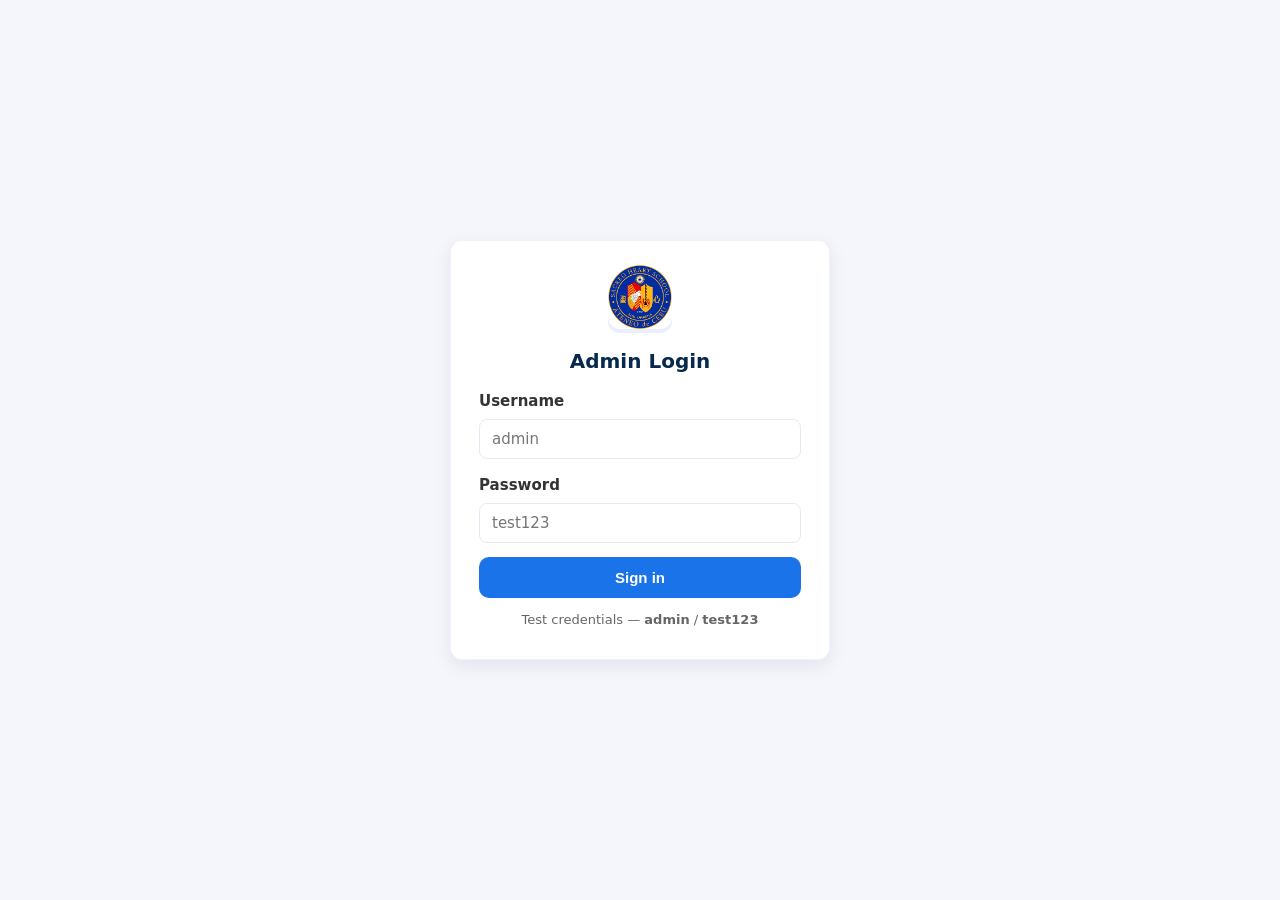
==== admin-login.html @ 9377a58f "d d" ====
<!DOCTYPE html>
<html lang="en">
<head>
    <meta charset="utf-8" />
    <meta name="viewport" content="width=device-width,initial-scale=1" />
    <title>Admin Login</title>
    <link rel="stylesheet" href="style.css" />
    <style>
        body { font-family: system-ui, -apple-system, "Segoe UI", Roboto, "Helvetica Neue", Arial; background:#f4f6fb; margin:0; min-height:100vh; display:flex; align-items:center; justify-content:center; }
        .page-wrap{ width:100%; max-width:420px; padding:20px; }
        .card{ background:#fff; border-radius:12px; padding:28px; box-shadow:0 6px 18px rgba(20,30,60,0.08); text-align:center; }
        .logo{ width:64px; height:64px; border-radius:12px; background:#e8f0ff; color:#1a73e8; display:flex; align-items:center; justify-content:center; font-weight:700; margin:0 auto 12px; font-size:20px; }
        h2{ margin:0 0 12px; font-size:20px; }
        .form-group{ margin-bottom:14px; text-align:left; }
        .form-group label{ display:block; font-weight:600; margin-bottom:6px; color:#333; }
        input[type="text"], input[type="password"]{ width:100%; padding:10px 12px; border:1px solid #e6e9f2; border-radius:8px; font-size:15px; outline:none; transition:box-shadow .15s, border-color .15s; }
        input:focus{ border-color:#4f8ef7; box-shadow:0 6px 12px rgba(79,142,247,0.08); }
        .btn{ display:inline-block; width:100%; padding:12px; border-radius:10px; border:none; background:#1a73e8; color:#fff; font-weight:700; cursor:pointer; font-size:15px; }
        .footer-note{ font-size:13px; color:#666; margin-top:12px; }
    </style>
</head>
<body>
    <div class="page-wrap">
        <div class="card">
                        <div class="logo">
                            <picture>
                                <source srcset="assets/crest.png" type="image/png">
                                <img src="assets/crest.svg" alt="SHS crest" style="width:64px;height:64px;border-radius:12px;object-fit:cover;"/>
                            </picture>
                        </div>
            <h2>Admin Login</h2>

            <div class="form-group">
                <label for="username">Username</label>
                <input type="text" id="username" placeholder="admin" />
            </div>

            <div class="form-group">
                <label for="password">Password</label>
                <input type="password" id="password" placeholder="test123" />
            </div>

            <button class="btn" onclick="login()">Sign in</button>

            <div class="footer-note">Test credentials — <strong>admin</strong> / <strong>test123</strong></div>
        </div>
    </div>

    <script>
        function login(){
            const username = document.getElementById('username').value;
            const pw = document.getElementById('password').value;
            if(username === 'admin' && pw === 'test123'){
                localStorage.setItem('adminLoggedIn','true');
                location.href = 'admin.html';
            } else {
                alert('Incorrect username or password');
            }
        }
    </script>
</body>
</html>
---- style.css ----
* {
  box-sizing: border-box;
  margin: 0;
  padding: 0;
}

body {
  font-family: 'Segoe UI', Arial, sans-serif;
  background: #f7f8fb;
  color: #07294d;
  font-size: 15px;
  line-height: 1.6;
}

:root{
  --shs-navy: #07294d; /* primary */
  --shs-gold: #f0c808;  /* accent */
  --muted: #64748b;
  --card-bg: #ffffff;
  --surface: #f7f8fb;
}

a {
  color: var(--shs-navy);
  text-decoration: none;
}

a:hover { text-decoration: underline; }

/* ---- NAV ---- */
nav {
  background: var(--card-bg);
  border-bottom: 1px solid rgba(7,41,77,0.06);
  padding: 0 24px;
  display: flex;
  align-items: center;
  justify-content: space-between;
  height: 64px;
  position: sticky;
  top: 0;
  z-index: 100;
}

.nav-logo {
  display: flex;
  align-items: center;
  gap: 12px;
  font-weight: 700;
  font-size: 15px;
  color: var(--shs-navy);
  text-decoration: none;
}

.nav-logo .logo-circle {
  width: 40px;
  height: 40px;
  border-radius: 8px;
  background: var(--shs-navy);
  color: #fff;
  display: flex;
  align-items: center;
  justify-content: center;
  font-size: 13px;
  font-weight: 800;
  flex-shrink: 0;
  box-shadow: 0 6px 18px rgba(7,41,77,0.08);
}

.nav-links {
  display: flex;
  gap: 8px;
}

.nav-links a {
  font-size: 14px;
  color: var(--muted);
  padding: 8px 14px;
  border-radius: 10px;
  text-decoration: none;
}

.nav-links a:hover { background: #f0f4f8; color: var(--shs-navy); }
.nav-links a.active { background: linear-gradient(90deg, rgba(240,200,8,0.08), rgba(7,41,77,0.02)); color: var(--shs-navy); font-weight:600; }

/* ---- BUTTONS ---- */
.btn {
  display: inline-block;
  padding: 10px 22px;
  border-radius: 8px;
  font-size: 14px;
  font-weight: 500;
  cursor: pointer;
  border: none;
  text-decoration: none;
  transition: opacity 0.15s;
}

.btn:hover {
  opacity: 0.85;
  text-decoration: none;
}

.btn-primary {
  background: var(--shs-navy);
  color: #fff;
}

.btn-outline {
  background: transparent;
  border: 1px solid var(--shs-navy);
  color: var(--shs-navy);
}

.btn-dark {
  background: #1a1a1a;
  color: #fff;
}

.btn:disabled {
  opacity: 0.5;
  cursor: not-allowed;
}

/* ---- CARDS ---- */
.card {
  background: var(--card-bg);
  border: 1px solid rgba(7,41,77,0.06);
  border-radius: 12px;
  padding: 20px 24px;
}

/* ---- FORM ELEMENTS ---- */
.form-group {
  margin-bottom: 16px;
}

.form-label {
  display: block;
  font-size: 13px;
  font-weight: 500;
  color: #555;
  margin-bottom: 6px;
}

.form-label .req {
  color: #d93025;
  margin-left: 2px;
}

input[type=text],
input[type=password],
input[type=email],
select,
textarea {
  width: 100%;
  padding: 10px 12px;
  border: 1px solid rgba(7,41,77,0.08);
  border-radius: 8px;
  font-size: 14px;
  color: var(--shs-navy);
  background: #fff;
  font-family: inherit;
  transition: border-color 0.15s, box-shadow 0.15s;
}

input:focus,
select:focus,
textarea:focus {
  outline: none;
  border-color: var(--shs-navy);
  box-shadow: 0 8px 20px rgba(7,41,77,0.06);
}

textarea {
  resize: vertical;
}

/* ---- ALERTS ---- */
.alert {
  padding: 10px 14px;
  border-radius: 8px;
  font-size: 13px;
  margin-bottom: 14px;
  display: none;
}

.alert-error { background:#fff4f4; border:1px solid #ffd6d6; color:#9b2c2c; }
.alert-success { background:#f9f7ec; border:1px solid #f0e6bf; color:var(--shs-navy); }

.alert ul {
  margin: 6px 0 0;
  padding-left: 18px;
}

/* ---- BADGES ---- */
.badge {
  display: inline-block;
  font-size: 11px;
  font-weight: 600;
  padding: 3px 10px;
  border-radius: 20px;
  text-transform: uppercase;
  letter-spacing: 0.3px;
}

.badge-pending   { background: #fff7e6; color: #7a5a00; }
.badge-progress  { background: #e8f3ff; color: var(--shs-navy); }
.badge-resolved  { background: #eaf6ef; color: #1b5e3b; }
.badge-rejected  { background: #fff1f1; color: #8b1f1f; }

/* ---- PAGE WRAPPER ---- */
.page-wrap { max-width:760px; margin:0 auto; padding:36px 20px; }
.page-wrap-wide { max-width:1100px; margin:0 auto; padding:36px 20px; }

/* ---- LOADING SPINNER ---- */
.spinner {
  display: inline-block;
  width: 16px;
  height: 16px;
  border: 2px solid rgba(255,255,255,0.4);
  border-top-color: #fff;
  border-radius: 50%;
  animation: spin 0.7s linear infinite;
  vertical-align: middle;
  margin-right: 6px;
}

@keyframes spin {
  to { transform: rotate(360deg); }
}

/* ---- FORM ROW ---- */
.form-row {
  display: grid;
  grid-template-columns: 1fr 1fr;
  gap: 14px;
}

@media (max-width: 520px) {
  .form-row { grid-template-columns: 1fr; }
  nav { padding: 0 14px; }
  .nav-links a { padding: 6px 10px; font-size: 13px; }
}

  /* Hero banner (full-bleed background similar to example) */
  .hero-block {
    position: relative;
    background-color: #07294d;
    background-image: linear-gradient(rgba(7,41,77,0.78), rgba(7,41,77,0.92)), url('assets/hero.jpg');
    background-size: cover;
    background-position: center;
    background-attachment: fixed;
  }
  .hero {
    position: relative;
    color: #fff;
    padding: 120px 20px 80px;
    text-align: center;
    min-height: 620px;
    display: flex;
    flex-direction: column;
    justify-content: center;
  }
  .hero::after {
    content: '';
    position: absolute;
    inset: 0;
    background: linear-gradient(to bottom, rgba(7,41,77,0.40) 0%, rgba(7,41,77,0.60) 60%, rgba(7,41,77,0.80) 100%);
    pointer-events: none;
  }
  .hero > * {
    position: relative;
    z-index: 1;
  }
  .hero-logo {
    width: 128px;
    height: 128px;
    margin: 0 auto 26px;
    border-radius: 50%;
    display: flex;
    align-items: center;
    justify-content: center;
    background: rgba(255,255,255,0.14);
    box-shadow: 0 18px 34px rgba(0,0,0,0.28);
    backdrop-filter: blur(10px);
  }
  .hero-logo img {
    width: 92px;
    height: 92px;
    border-radius: 50%;
    object-fit: contain;
    background: transparent;
  }
  .hero h1 {
    color: #fff;
    text-shadow: 0 6px 30px rgba(2,10,24,0.6);
    font-size: 42px;
    margin: 0;
  }
  .hero p {
    color: rgba(255,255,255,0.88);
    max-width: 760px;
    margin: 18px auto 26px;
  }
  .hero-logo {
    width: 120px;
    height: 120px;
    margin: 0 auto 26px;
    border-radius: 50%;
    display: flex;
    align-items: center;
    justify-content: center;
    background: rgba(255,255,255,0.14);
    box-shadow: 0 18px 34px rgba(0,0,0,0.22);
    backdrop-filter: blur(8px);
  }
  .hero-logo img {
    width: 88px;
    height: 88px;
    border-radius: 50%;
    object-fit: contain;
    background: transparent;
  }
  .nav-logo img {
    width: 42px;
    height: 42px;
    border-radius: 14px;
    object-fit: contain;
    background: transparent;
  }
  .hero h1 { color: #fff; text-shadow: 0 6px 30px rgba(2,10,24,0.6); font-size:38px; }
  .hero p { color: rgba(255,255,255,0.88); max-width:820px; margin:12px auto 22px; }
  .hero .hero-btns a.btn { min-width:160px; }

  /* small crest in nav */
  .nav-logo img.crest { width:40px; height:40px; border-radius:8px; object-fit:cover; }
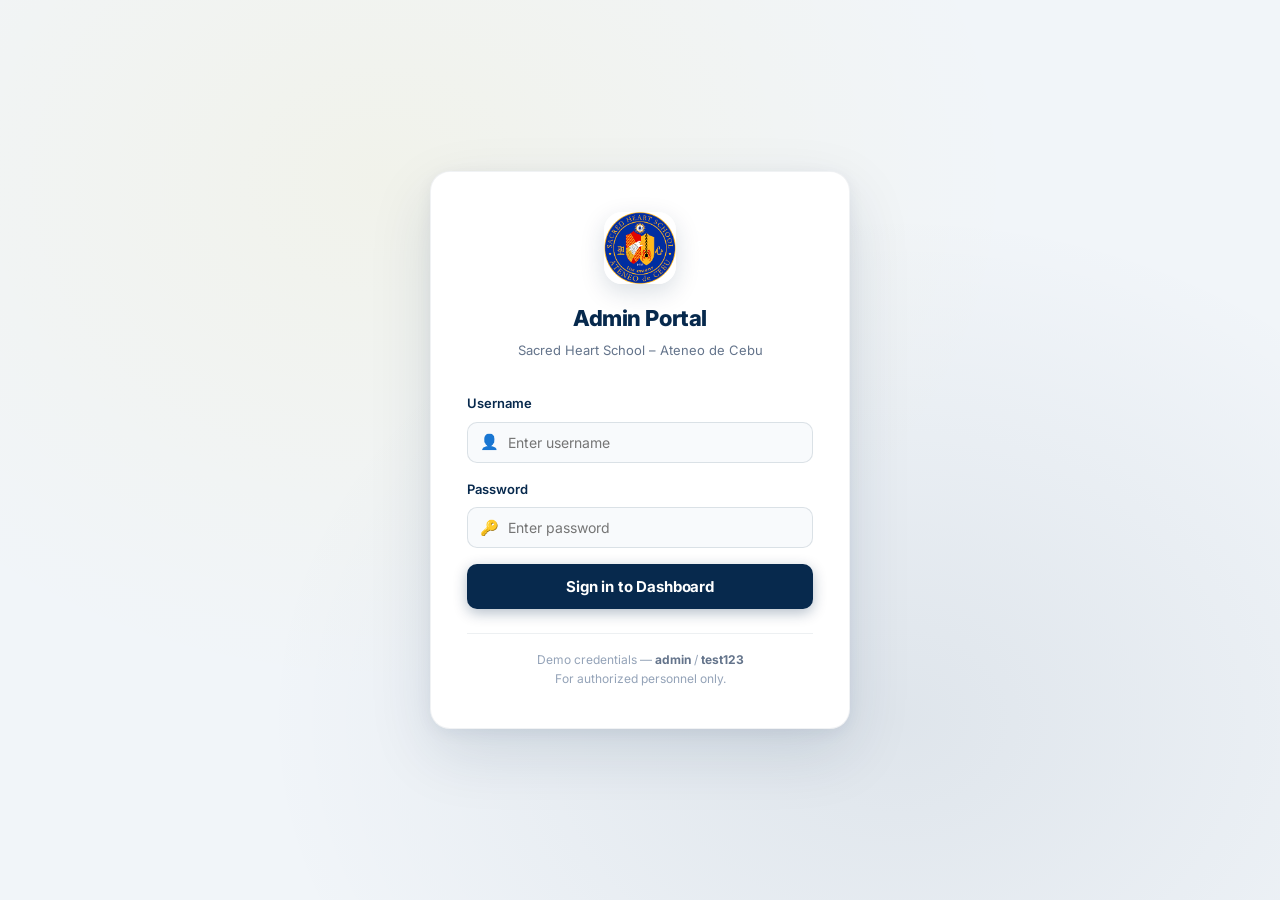
==== commit ea01e219: "making website look good? good" ====
--- a/admin-login.html
+++ b/admin-login.html
@@ -1,63 +1,246 @@
-
 <!DOCTYPE html>
 <html lang="en">
 <head>
     <meta charset="utf-8" />
     <meta name="viewport" content="width=device-width,initial-scale=1" />
-    <title>Admin Login</title>
+    <title>Admin Login — SHS-AdC</title>
     <link rel="stylesheet" href="style.css" />
     <style>
-        body { font-family: system-ui, -apple-system, "Segoe UI", Roboto, "Helvetica Neue", Arial; background:#f4f6fb; margin:0; min-height:100vh; display:flex; align-items:center; justify-content:center; }
-        .page-wrap{ width:100%; max-width:420px; padding:20px; }
-        .card{ background:#fff; border-radius:12px; padding:28px; box-shadow:0 6px 18px rgba(20,30,60,0.08); text-align:center; }
-        .logo{ width:64px; height:64px; border-radius:12px; background:#e8f0ff; color:#1a73e8; display:flex; align-items:center; justify-content:center; font-weight:700; margin:0 auto 12px; font-size:20px; }
-        h2{ margin:0 0 12px; font-size:20px; }
-        .form-group{ margin-bottom:14px; text-align:left; }
-        .form-group label{ display:block; font-weight:600; margin-bottom:6px; color:#333; }
-        input[type="text"], input[type="password"]{ width:100%; padding:10px 12px; border:1px solid #e6e9f2; border-radius:8px; font-size:15px; outline:none; transition:box-shadow .15s, border-color .15s; }
-        input:focus{ border-color:#4f8ef7; box-shadow:0 6px 12px rgba(79,142,247,0.08); }
-        .btn{ display:inline-block; width:100%; padding:12px; border-radius:10px; border:none; background:#1a73e8; color:#fff; font-weight:700; cursor:pointer; font-size:15px; }
-        .footer-note{ font-size:13px; color:#666; margin-top:12px; }
+        body {
+            background:
+                radial-gradient(ellipse at 30% 20%, rgba(240,200,8,0.06) 0%, transparent 50%),
+                radial-gradient(ellipse at 70% 80%, rgba(7,41,77,0.08) 0%, transparent 50%),
+                #f1f5f9;
+            min-height: 100vh;
+            display: flex;
+            align-items: center;
+            justify-content: center;
+            padding: 20px;
+        }
+
+        .login-wrap { width: 100%; max-width: 420px; }
+
+        .login-card {
+            background: #fff;
+            border-radius: 20px;
+            padding: 40px 36px;
+            box-shadow: 0 24px 64px rgba(7,41,77,0.12), 0 4px 16px rgba(7,41,77,0.06);
+            border: 1px solid rgba(7,41,77,0.06);
+        }
+
+        .login-header { text-align: center; margin-bottom: 32px; }
+
+        .login-logo {
+            width: 72px; height: 72px;
+            border-radius: 18px;
+            margin: 0 auto 16px;
+            overflow: hidden;
+            box-shadow: 0 8px 24px rgba(7,41,77,0.15);
+        }
+
+        .login-logo img { width: 100%; height: 100%; object-fit: cover; }
+
+        .login-header h1 {
+            font-size: 22px;
+            font-weight: 800;
+            color: #07294d;
+            margin-bottom: 4px;
+            letter-spacing: -0.02em;
+        }
+
+        .login-header p { font-size: 13px; color: #64748b; }
+
+        .form-group { margin-bottom: 16px; }
+
+        .form-group label {
+            display: block;
+            font-size: 13px;
+            font-weight: 600;
+            color: #07294d;
+            margin-bottom: 7px;
+        }
+
+        .input-wrap { position: relative; }
+
+        .input-icon {
+            position: absolute;
+            left: 13px;
+            top: 50%;
+            transform: translateY(-50%);
+            font-size: 15px;
+            pointer-events: none;
+        }
+
+        input[type=text], input[type=password] {
+            width: 100%;
+            padding: 11px 14px 11px 40px;
+            border: 1.5px solid rgba(7,41,77,0.12);
+            border-radius: 10px;
+            font-size: 14px;
+            font-family: inherit;
+            color: #07294d;
+            background: #f8fafc;
+            transition: all 0.18s;
+        }
+
+        input:focus {
+            outline: none;
+            border-color: #07294d;
+            background: #fff;
+            box-shadow: 0 0 0 3px rgba(7,41,77,0.10);
+        }
+
+        .btn-login {
+            width: 100%;
+            padding: 13px;
+            border-radius: 10px;
+            border: none;
+            background: #07294d;
+            color: #fff;
+            font-weight: 700;
+            font-size: 15px;
+            cursor: pointer;
+            margin-top: 8px;
+            font-family: inherit;
+            transition: all 0.18s;
+            display: flex;
+            align-items: center;
+            justify-content: center;
+            gap: 8px;
+            box-shadow: 0 4px 14px rgba(7,41,77,0.30);
+            letter-spacing: -0.01em;
+        }
+
+        .btn-login:hover { background: #0a3b6d; box-shadow: 0 8px 24px rgba(7,41,77,0.35); transform: translateY(-1px); }
+        .btn-login:active { transform: translateY(0); }
+        .btn-login:disabled { opacity: 0.6; cursor: not-allowed; transform: none; }
+
+        .error-msg {
+            background: #fff5f5;
+            border: 1.5px solid #fed7d7;
+            border-radius: 10px;
+            padding: 10px 14px;
+            font-size: 13px;
+            color: #c53030;
+            margin-bottom: 16px;
+            display: none;
+            align-items: center;
+            gap: 8px;
+        }
+
+        .divider {
+            border: none;
+            border-top: 1px solid rgba(7,41,77,0.07);
+            margin: 24px 0 16px;
+        }
+
+        .footer-note {
+            font-size: 12px;
+            color: #94a3b8;
+            text-align: center;
+            line-height: 1.6;
+        }
+
+        .footer-note strong { color: #64748b; }
+
+        /* Shake animation for wrong password */
+        @keyframes shake {
+            0%,100% { transform: translateX(0); }
+            20%,60%  { transform: translateX(-6px); }
+            40%,80%  { transform: translateX(6px); }
+        }
+        .shake { animation: shake 0.4s ease; }
     </style>
 </head>
 <body>
-    <div class="page-wrap">
-        <div class="card">
-                        <div class="logo">
-                            <picture>
-                                <source srcset="assets/crest.png" type="image/png">
-                                <img src="assets/crest.svg" alt="SHS crest" style="width:64px;height:64px;border-radius:12px;object-fit:cover;"/>
-                            </picture>
-                        </div>
-            <h2>Admin Login</h2>
+    <div class="login-wrap">
+        <div class="login-card" id="login-card">
+            <div class="login-header">
+                <div class="login-logo">
+                    <picture>
+                        <source srcset="assets/crest.png" type="image/png">
+                        <img src="assets/crest.svg" alt="SHS crest" />
+                    </picture>
+                </div>
+                <h1>Admin Portal</h1>
+                <p>Sacred Heart School – Ateneo de Cebu</p>
+            </div>
+
+            <div class="error-msg" id="error-msg">
+                <span>🔒</span>
+                <span id="error-text">Incorrect username or password.</span>
+            </div>
 
             <div class="form-group">
                 <label for="username">Username</label>
-                <input type="text" id="username" placeholder="admin" />
+                <div class="input-wrap">
+                    <span class="input-icon">👤</span>
+                    <input type="text" id="username" placeholder="Enter username" autocomplete="username" />
+                </div>
             </div>
 
             <div class="form-group">
                 <label for="password">Password</label>
-                <input type="password" id="password" placeholder="test123" />
-            </div>
-
-            <button class="btn" onclick="login()">Sign in</button>
-
-            <div class="footer-note">Test credentials — <strong>admin</strong> / <strong>test123</strong></div>
+                <div class="input-wrap">
+                    <span class="input-icon">🔑</span>
+                    <input type="password" id="password" placeholder="Enter password" autocomplete="current-password" />
+                </div>
+            </div>
+
+            <button class="btn-login" id="login-btn" onclick="login()">
+                Sign in to Dashboard
+            </button>
+
+            <hr class="divider" />
+            <p class="footer-note">
+                Demo credentials — <strong>admin</strong> / <strong>test123</strong><br>
+                For authorized personnel only.
+            </p>
         </div>
     </div>
 
     <script>
-        function login(){
-            const username = document.getElementById('username').value;
-            const pw = document.getElementById('password').value;
-            if(username === 'admin' && pw === 'test123'){
-                localStorage.setItem('adminLoggedIn','true');
-                location.href = 'admin.html';
-            } else {
-                alert('Incorrect username or password');
+        // Enter key support
+        document.addEventListener('keydown', function(e) {
+            if (e.key === 'Enter') login();
+        });
+
+        function login() {
+            const username = document.getElementById('username').value.trim();
+            const pw       = document.getElementById('password').value;
+            const errMsg   = document.getElementById('error-msg');
+            const card     = document.getElementById('login-card');
+            const btn      = document.getElementById('login-btn');
+
+            errMsg.style.display = 'none';
+
+            if (!username || !pw) {
+                document.getElementById('error-text').textContent = 'Please enter both username and password.';
+                errMsg.style.display = 'flex';
+                return;
             }
+
+            btn.disabled = true;
+            btn.innerHTML = '<span class="spinner" style="border-top-color:#fff;border-color:rgba(255,255,255,0.3);"></span> Signing in…';
+
+            setTimeout(() => {
+                if (username === 'admin' && pw === 'test123') {
+                    localStorage.setItem('adminLoggedIn', 'true');
+                    btn.innerHTML = '✓ Success! Redirecting…';
+                    btn.style.background = '#166534';
+                    setTimeout(() => location.href = 'admin.html', 500);
+                } else {
+                    errMsg.style.display = 'flex';
+                    document.getElementById('error-text').textContent = 'Incorrect username or password.';
+                    card.classList.add('shake');
+                    setTimeout(() => card.classList.remove('shake'), 400);
+                    document.getElementById('password').value = '';
+                    btn.disabled = false;
+                    btn.textContent = 'Sign in to Dashboard';
+                    btn.style.background = '';
+                }
+            }, 600);
         }
     </script>
 </body>
-</html>+</html>
--- a/style.css
+++ b/style.css
@@ -1,44 +1,80 @@
-* {
-  box-sizing: border-box;
-  margin: 0;
-  padding: 0;
-}
+/* ============================================================
+   SHS-AdC Facility Report System — Global Stylesheet
+   Commercial-grade design system
+   ============================================================ */
+
+@import url('https://fonts.googleapis.com/css2?family=Inter:wght@400;500;600;700;800;900&display=swap');
+
+/* ── RESET & BASE ── */
+*, *::before, *::after { box-sizing: border-box; margin: 0; padding: 0; }
+
+:root {
+  --navy:       #07294d;
+  --navy-dark:  #051e38;
+  --navy-light: #0a3b6d;
+  --gold:       #f0c808;
+  --gold-dark:  #c9a800;
+  --gold-light: #fde047;
+  --muted:      #64748b;
+  --surface:    #f8fafc;
+  --card:       #ffffff;
+  --border:     rgba(7,41,77,0.08);
+  --border-md:  rgba(7,41,77,0.12);
+  --shadow-sm:  0 1px 3px rgba(0,0,0,.06), 0 1px 2px rgba(0,0,0,.04);
+  --shadow-md:  0 4px 16px rgba(7,41,77,.08), 0 1px 4px rgba(7,41,77,.04);
+  --shadow-lg:  0 12px 40px rgba(7,41,77,.10), 0 4px 12px rgba(7,41,77,.06);
+  --shadow-xl:  0 24px 64px rgba(7,41,77,.14), 0 8px 24px rgba(7,41,77,.08);
+  --radius-sm:  8px;
+  --radius-md:  12px;
+  --radius-lg:  16px;
+  --radius-xl:  24px;
+  --transition: all 0.2s cubic-bezier(0.22, 1, 0.36, 1);
+}
+
+html { scroll-behavior: smooth; }
 
 body {
-  font-family: 'Segoe UI', Arial, sans-serif;
-  background: #f7f8fb;
-  color: #07294d;
+  font-family: 'Inter', 'Segoe UI', system-ui, sans-serif;
+  background: var(--surface);
+  color: var(--navy);
   font-size: 15px;
-  line-height: 1.6;
-}
-
-:root{
-  --shs-navy: #07294d; /* primary */
-  --shs-gold: #f0c808;  /* accent */
-  --muted: #64748b;
-  --card-bg: #ffffff;
-  --surface: #f7f8fb;
-}
-
-a {
-  color: var(--shs-navy);
-  text-decoration: none;
-}
-
+  line-height: 1.65;
+  -webkit-font-smoothing: antialiased;
+  animation: pageFadeIn 0.35s cubic-bezier(0.22, 1, 0.36, 1) both;
+}
+
+@keyframes pageFadeIn {
+  from { opacity: 0; transform: translateY(8px); }
+  to   { opacity: 1; transform: translateY(0); }
+}
+
+body.page-leaving {
+  opacity: 0 !important;
+  transform: translateY(-5px) !important;
+  transition: opacity 0.18s ease-in, transform 0.18s ease-in !important;
+  animation: none !important;
+  pointer-events: none;
+}
+
+a { color: var(--navy); text-decoration: none; }
 a:hover { text-decoration: underline; }
-
-/* ---- NAV ---- */
+img { display: block; max-width: 100%; }
+
+/* ── NAVIGATION ── */
 nav {
-  background: var(--card-bg);
-  border-bottom: 1px solid rgba(7,41,77,0.06);
-  padding: 0 24px;
+  background: rgba(255,255,255,0.88);
+  backdrop-filter: blur(20px);
+  -webkit-backdrop-filter: blur(20px);
+  border-bottom: 1px solid var(--border);
+  padding: 0 28px;
   display: flex;
   align-items: center;
   justify-content: space-between;
-  height: 64px;
+  height: 66px;
   position: sticky;
   top: 0;
-  z-index: 100;
+  z-index: 200;
+  box-shadow: 0 1px 0 rgba(7,41,77,0.06), 0 4px 16px rgba(7,41,77,0.04);
 }
 
 .nav-logo {
@@ -47,105 +83,208 @@
   gap: 12px;
   font-weight: 700;
   font-size: 15px;
-  color: var(--shs-navy);
+  color: var(--navy);
   text-decoration: none;
-}
-
-.nav-logo .logo-circle {
+  flex-shrink: 0;
+}
+
+.nav-logo img.crest {
   width: 40px;
   height: 40px;
-  border-radius: 8px;
-  background: var(--shs-navy);
-  color: #fff;
-  display: flex;
-  align-items: center;
-  justify-content: center;
-  font-size: 13px;
-  font-weight: 800;
-  flex-shrink: 0;
-  box-shadow: 0 6px 18px rgba(7,41,77,0.08);
-}
+  border-radius: 10px;
+  object-fit: cover;
+}
+
+.nav-logo .school-name { font-size: 14px; font-weight: 700; color: var(--navy); line-height: 1.2; }
+.nav-logo .school-sub  { font-size: 11px; font-weight: 400; color: var(--muted); }
 
 .nav-links {
   display: flex;
-  gap: 8px;
+  align-items: center;
+  gap: 4px;
 }
 
 .nav-links a {
-  font-size: 14px;
+  position: relative;
+  font-size: 13.5px;
+  font-weight: 500;
   color: var(--muted);
   padding: 8px 14px;
-  border-radius: 10px;
+  border-radius: var(--radius-sm);
   text-decoration: none;
-}
-
-.nav-links a:hover { background: #f0f4f8; color: var(--shs-navy); }
-.nav-links a.active { background: linear-gradient(90deg, rgba(240,200,8,0.08), rgba(7,41,77,0.02)); color: var(--shs-navy); font-weight:600; }
-
-/* ---- BUTTONS ---- */
+  transition: var(--transition);
+}
+
+.nav-links a:hover { color: var(--navy); background: rgba(7,41,77,0.05); text-decoration: none; }
+.nav-links a.active { color: var(--navy); font-weight: 600; background: rgba(7,41,77,0.06); }
+
+.nav-links a::after {
+  content: '';
+  position: absolute;
+  bottom: 5px; left: 14px; right: 14px;
+  height: 2px;
+  background: var(--gold);
+  border-radius: 2px;
+  transform: scaleX(0);
+  transform-origin: center;
+  transition: transform 0.22s cubic-bezier(0.34, 1.56, 0.64, 1);
+}
+
+.nav-links a:hover::after,
+.nav-links a.active::after { transform: scaleX(1); }
+
+/* ── HERO ── */
+.hero-block {
+  position: relative;
+  background: var(--navy-dark);
+  background-image:
+    linear-gradient(160deg, rgba(7,41,77,0.82) 0%, rgba(5,30,56,0.95) 100%),
+    url('assets/hero.jpg');
+  background-size: cover;
+  background-position: center;
+  background-attachment: fixed;
+  overflow: hidden;
+}
+
+.hero-block::before {
+  content: '';
+  position: absolute;
+  inset: 0;
+  background: radial-gradient(ellipse at 60% 40%, rgba(240,200,8,0.08) 0%, transparent 60%);
+  pointer-events: none;
+}
+
+.hero {
+  position: relative;
+  z-index: 1;
+  color: #fff;
+  padding: 130px 24px 90px;
+  text-align: center;
+  min-height: 640px;
+  display: flex;
+  flex-direction: column;
+  align-items: center;
+  justify-content: center;
+}
+
+.hero-logo {
+  width: 112px; height: 112px;
+  margin: 0 auto 28px;
+  border-radius: 50%;
+  display: flex;
+  align-items: center;
+  justify-content: center;
+  background: rgba(255,255,255,0.12);
+  box-shadow: 0 0 0 1px rgba(255,255,255,0.15), 0 20px 40px rgba(0,0,0,0.3);
+  backdrop-filter: blur(10px);
+}
+
+.hero-logo img { width: 80px; height: 80px; border-radius: 50%; object-fit: contain; }
+
+.hero h1 {
+  font-size: clamp(2.2rem, 5vw, 3.8rem);
+  font-weight: 900;
+  letter-spacing: -0.03em;
+  line-height: 1.1;
+  color: #fff;
+  text-shadow: 0 4px 24px rgba(0,0,0,0.3);
+  margin-bottom: 16px;
+  max-width: 700px;
+}
+
+.hero p {
+  font-size: 1.05rem;
+  color: rgba(255,255,255,0.80);
+  max-width: 560px;
+  margin: 0 auto 32px;
+  line-height: 1.7;
+}
+
+/* ── BUTTONS ── */
 .btn {
-  display: inline-block;
-  padding: 10px 22px;
-  border-radius: 8px;
+  display: inline-flex;
+  align-items: center;
+  justify-content: center;
+  gap: 6px;
+  padding: 11px 24px;
+  border-radius: var(--radius-sm);
   font-size: 14px;
-  font-weight: 500;
+  font-weight: 600;
   cursor: pointer;
   border: none;
   text-decoration: none;
-  transition: opacity 0.15s;
-}
-
-.btn:hover {
-  opacity: 0.85;
-  text-decoration: none;
-}
+  transition: var(--transition);
+  position: relative;
+  overflow: hidden;
+  white-space: nowrap;
+  letter-spacing: -0.01em;
+}
+
+.btn::before {
+  content: '';
+  position: absolute;
+  inset: 0;
+  background: linear-gradient(120deg, transparent, rgba(255,255,255,0.25), transparent);
+  transform: translateX(-200%);
+  transition: transform 0s;
+}
+
+.btn:hover::before { transform: translateX(200%); transition: transform 0.7s; }
+
+.btn:hover { opacity: 1; text-decoration: none; transform: translateY(-1px); }
+.btn:active { transform: translateY(0); transition-duration: 0.05s; }
+.btn:disabled { opacity: 0.5; cursor: not-allowed; transform: none; }
 
 .btn-primary {
-  background: var(--shs-navy);
+  background: var(--navy);
   color: #fff;
-}
+  box-shadow: 0 4px 14px rgba(7,41,77,0.30), 0 1px 3px rgba(7,41,77,0.20);
+}
+.btn-primary:hover { background: var(--navy-light); box-shadow: 0 8px 24px rgba(7,41,77,0.35); }
 
 .btn-outline {
-  background: transparent;
-  border: 1px solid var(--shs-navy);
-  color: var(--shs-navy);
-}
-
-.btn-dark {
-  background: #1a1a1a;
+  background: var(--gold);
+  color: var(--navy);
+  box-shadow: 0 4px 14px rgba(240,200,8,0.35);
+}
+.btn-outline:hover { background: var(--gold-light); box-shadow: 0 8px 24px rgba(240,200,8,0.45); }
+
+.btn-ghost {
+  background: rgba(255,255,255,0.12);
   color: #fff;
-}
-
-.btn:disabled {
-  opacity: 0.5;
-  cursor: not-allowed;
-}
-
-/* ---- CARDS ---- */
+  border: 1px solid rgba(255,255,255,0.2);
+  backdrop-filter: blur(8px);
+}
+.btn-ghost:hover { background: rgba(255,255,255,0.18); }
+
+/* ── CARDS ── */
 .card {
-  background: var(--card-bg);
-  border: 1px solid rgba(7,41,77,0.06);
-  border-radius: 12px;
-  padding: 20px 24px;
-}
-
-/* ---- FORM ELEMENTS ---- */
-.form-group {
-  margin-bottom: 16px;
-}
+  background: var(--card);
+  border: 1px solid var(--border);
+  border-radius: var(--radius-lg);
+  padding: 24px 28px;
+  box-shadow: var(--shadow-md);
+  animation: cardSlideIn 0.4s cubic-bezier(0.22, 1, 0.36, 1) both;
+}
+
+@keyframes cardSlideIn {
+  from { opacity: 0; transform: translateY(16px); }
+  to   { opacity: 1; transform: translateY(0); }
+}
+
+/* ── FORM ELEMENTS ── */
+.form-group { margin-bottom: 18px; }
 
 .form-label {
   display: block;
   font-size: 13px;
-  font-weight: 500;
-  color: #555;
-  margin-bottom: 6px;
-}
-
-.form-label .req {
-  color: #d93025;
-  margin-left: 2px;
-}
+  font-weight: 600;
+  color: var(--navy);
+  margin-bottom: 7px;
+  letter-spacing: -0.01em;
+}
+
+.form-label .req { color: #e53e3e; margin-left: 2px; }
 
 input[type=text],
 input[type=password],
@@ -153,184 +292,164 @@
 select,
 textarea {
   width: 100%;
-  padding: 10px 12px;
-  border: 1px solid rgba(7,41,77,0.08);
-  border-radius: 8px;
+  padding: 10px 14px;
+  border: 1.5px solid rgba(7,41,77,0.12);
+  border-radius: var(--radius-sm);
   font-size: 14px;
-  color: var(--shs-navy);
+  font-family: inherit;
+  color: var(--navy);
   background: #fff;
-  font-family: inherit;
-  transition: border-color 0.15s, box-shadow 0.15s;
-}
-
-input:focus,
-select:focus,
-textarea:focus {
+  transition: border-color 0.18s, box-shadow 0.18s, background 0.18s;
+  appearance: none;
+  -webkit-appearance: none;
+}
+
+input:focus, select:focus, textarea:focus {
   outline: none;
-  border-color: var(--shs-navy);
-  box-shadow: 0 8px 20px rgba(7,41,77,0.06);
-}
-
-textarea {
-  resize: vertical;
-}
-
-/* ---- ALERTS ---- */
+  border-color: var(--navy);
+  box-shadow: 0 0 0 3px rgba(7,41,77,0.10);
+  background: #fafcff;
+}
+
+select {
+  background-image: url("data:image/svg+xml,%3Csvg xmlns='http://www.w3.org/2000/svg' width='12' height='12' viewBox='0 0 12 12'%3E%3Cpath fill='%2307294d' d='M6 8L1 3h10z'/%3E%3C/svg%3E");
+  background-repeat: no-repeat;
+  background-position: right 12px center;
+  padding-right: 36px;
+}
+
+textarea { resize: vertical; min-height: 110px; }
+
+.form-row {
+  display: grid;
+  grid-template-columns: 1fr 1fr;
+  gap: 16px;
+}
+
+/* ── ALERTS ── */
 .alert {
-  padding: 10px 14px;
-  border-radius: 8px;
+  padding: 12px 16px;
+  border-radius: var(--radius-sm);
   font-size: 13px;
-  margin-bottom: 14px;
+  margin-bottom: 16px;
   display: none;
-}
-
-.alert-error { background:#fff4f4; border:1px solid #ffd6d6; color:#9b2c2c; }
-.alert-success { background:#f9f7ec; border:1px solid #f0e6bf; color:var(--shs-navy); }
-
-.alert ul {
-  margin: 6px 0 0;
-  padding-left: 18px;
-}
-
-/* ---- BADGES ---- */
+  line-height: 1.5;
+}
+
+.alert-error   { background: #fff5f5; border: 1.5px solid #fed7d7; color: #c53030; }
+.alert-success { background: #f0fff4; border: 1.5px solid #c6f6d5; color: #276749; }
+.alert ul { margin: 6px 0 0; padding-left: 18px; }
+
+/* ── BADGES ── */
 .badge {
-  display: inline-block;
+  display: inline-flex;
+  align-items: center;
   font-size: 11px;
-  font-weight: 600;
+  font-weight: 700;
   padding: 3px 10px;
   border-radius: 20px;
   text-transform: uppercase;
-  letter-spacing: 0.3px;
-}
-
-.badge-pending   { background: #fff7e6; color: #7a5a00; }
-.badge-progress  { background: #e8f3ff; color: var(--shs-navy); }
-.badge-resolved  { background: #eaf6ef; color: #1b5e3b; }
-.badge-rejected  { background: #fff1f1; color: #8b1f1f; }
-
-/* ---- PAGE WRAPPER ---- */
-.page-wrap { max-width:760px; margin:0 auto; padding:36px 20px; }
-.page-wrap-wide { max-width:1100px; margin:0 auto; padding:36px 20px; }
-
-/* ---- LOADING SPINNER ---- */
+  letter-spacing: 0.4px;
+  white-space: nowrap;
+}
+
+.badge-pending  { background: #fffbeb; color: #92400e; border: 1px solid #fde68a; }
+.badge-progress { background: #eff6ff; color: #1e40af; border: 1px solid #bfdbfe; }
+.badge-resolved { background: #f0fdf4; color: #166534; border: 1px solid #bbf7d0; }
+.badge-rejected { background: #fff1f2; color: #9f1239; border: 1px solid #fecdd3; }
+
+/* ── PAGE WRAPPERS ── */
+.page-wrap      { max-width: 760px;  margin: 0 auto; padding: 40px 20px; }
+.page-wrap-wide { max-width: 1100px; margin: 0 auto; padding: 40px 20px; }
+
+/* ── SPINNER ── */
 .spinner {
   display: inline-block;
-  width: 16px;
-  height: 16px;
-  border: 2px solid rgba(255,255,255,0.4);
+  width: 15px; height: 15px;
+  border: 2px solid rgba(255,255,255,0.35);
   border-top-color: #fff;
   border-radius: 50%;
-  animation: spin 0.7s linear infinite;
+  animation: spin 0.65s linear infinite;
   vertical-align: middle;
-  margin-right: 6px;
-}
-
-@keyframes spin {
-  to { transform: rotate(360deg); }
-}
-
-/* ---- FORM ROW ---- */
-.form-row {
+  margin-right: 7px;
+  flex-shrink: 0;
+}
+
+@keyframes spin { to { transform: rotate(360deg); } }
+
+/* ── HERO SECTION LAYOUT ── */
+.hero-btns { display: flex; gap: 12px; justify-content: center; flex-wrap: wrap; }
+.hero-btns .btn { min-width: 160px; padding: 13px 28px; font-size: 14.5px; }
+
+/* ── FEATURE CARDS ── */
+.features {
   display: grid;
-  grid-template-columns: 1fr 1fr;
-  gap: 14px;
-}
-
-@media (max-width: 520px) {
+  grid-template-columns: repeat(auto-fit, minmax(200px, 1fr));
+  gap: 16px;
+  max-width: 880px;
+  margin: -60px auto 0;
+  padding: 80px 24px 80px;
+  position: relative;
+  z-index: 2;
+}
+
+.feature-card {
+  background: rgba(255,255,255,0.07);
+  border: 1px solid rgba(255,255,255,0.10);
+  border-radius: var(--radius-md);
+  padding: 24px 20px;
+  backdrop-filter: blur(12px);
+  color: rgba(255,255,255,0.92);
+  transition: var(--transition);
+}
+
+.feature-card:hover {
+  background: rgba(255,255,255,0.12);
+  transform: translateY(-4px);
+  box-shadow: 0 16px 40px rgba(0,0,0,0.2);
+}
+
+.feature-icon { font-size: 26px; margin-bottom: 10px; }
+.feature-card h3 { font-size: 14px; font-weight: 700; margin-bottom: 6px; color: #fff; }
+.feature-card p  { font-size: 13px; color: rgba(255,255,255,0.72); line-height: 1.6; }
+
+/* ── FOOTER ── */
+.footer {
+  text-align: center;
+  padding: 36px 20px;
+  font-size: 12px;
+  color: rgba(255,255,255,0.55);
+  background: rgba(5,20,40,0.6);
+  backdrop-filter: blur(12px);
+  border-top: 1px solid rgba(255,255,255,0.06);
+  letter-spacing: 0.01em;
+}
+
+/* ── SIDEBAR (admin) ── */
+.sidebar .nav-item,
+.sidebar .nav-item:hover,
+.sidebar .nav-item:focus,
+.sidebar .nav-item:focus-visible {
+  background: transparent !important;
+  color: rgba(255,255,255,0.7) !important;
+  outline: none !important;
+  box-shadow: none !important;
+}
+
+.sidebar .nav-item.active {
+  background: rgba(255,255,255,0.10) !important;
+  color: #fff !important;
+}
+
+.sidebar .nav-item::before,
+.sidebar .nav-item::after { display: none !important; }
+
+/* ── RESPONSIVE ── */
+@media (max-width: 640px) {
   .form-row { grid-template-columns: 1fr; }
-  nav { padding: 0 14px; }
-  .nav-links a { padding: 6px 10px; font-size: 13px; }
-}
-
-  /* Hero banner (full-bleed background similar to example) */
-  .hero-block {
-    position: relative;
-    background-color: #07294d;
-    background-image: linear-gradient(rgba(7,41,77,0.78), rgba(7,41,77,0.92)), url('assets/hero.jpg');
-    background-size: cover;
-    background-position: center;
-    background-attachment: fixed;
-  }
-  .hero {
-    position: relative;
-    color: #fff;
-    padding: 120px 20px 80px;
-    text-align: center;
-    min-height: 620px;
-    display: flex;
-    flex-direction: column;
-    justify-content: center;
-  }
-  .hero::after {
-    content: '';
-    position: absolute;
-    inset: 0;
-    background: linear-gradient(to bottom, rgba(7,41,77,0.40) 0%, rgba(7,41,77,0.60) 60%, rgba(7,41,77,0.80) 100%);
-    pointer-events: none;
-  }
-  .hero > * {
-    position: relative;
-    z-index: 1;
-  }
-  .hero-logo {
-    width: 128px;
-    height: 128px;
-    margin: 0 auto 26px;
-    border-radius: 50%;
-    display: flex;
-    align-items: center;
-    justify-content: center;
-    background: rgba(255,255,255,0.14);
-    box-shadow: 0 18px 34px rgba(0,0,0,0.28);
-    backdrop-filter: blur(10px);
-  }
-  .hero-logo img {
-    width: 92px;
-    height: 92px;
-    border-radius: 50%;
-    object-fit: contain;
-    background: transparent;
-  }
-  .hero h1 {
-    color: #fff;
-    text-shadow: 0 6px 30px rgba(2,10,24,0.6);
-    font-size: 42px;
-    margin: 0;
-  }
-  .hero p {
-    color: rgba(255,255,255,0.88);
-    max-width: 760px;
-    margin: 18px auto 26px;
-  }
-  .hero-logo {
-    width: 120px;
-    height: 120px;
-    margin: 0 auto 26px;
-    border-radius: 50%;
-    display: flex;
-    align-items: center;
-    justify-content: center;
-    background: rgba(255,255,255,0.14);
-    box-shadow: 0 18px 34px rgba(0,0,0,0.22);
-    backdrop-filter: blur(8px);
-  }
-  .hero-logo img {
-    width: 88px;
-    height: 88px;
-    border-radius: 50%;
-    object-fit: contain;
-    background: transparent;
-  }
-  .nav-logo img {
-    width: 42px;
-    height: 42px;
-    border-radius: 14px;
-    object-fit: contain;
-    background: transparent;
-  }
-  .hero h1 { color: #fff; text-shadow: 0 6px 30px rgba(2,10,24,0.6); font-size:38px; }
-  .hero p { color: rgba(255,255,255,0.88); max-width:820px; margin:12px auto 22px; }
-  .hero .hero-btns a.btn { min-width:160px; }
-
-  /* small crest in nav */
-  .nav-logo img.crest { width:40px; height:40px; border-radius:8px; object-fit:cover; }+  nav { padding: 0 16px; height: 60px; }
+  .nav-links a { padding: 6px 10px; font-size: 12.5px; }
+  .hero { padding: 90px 20px 60px; min-height: 500px; }
+  .hero h1 { font-size: 2rem; }
+  .card { padding: 18px 18px; }
+}
